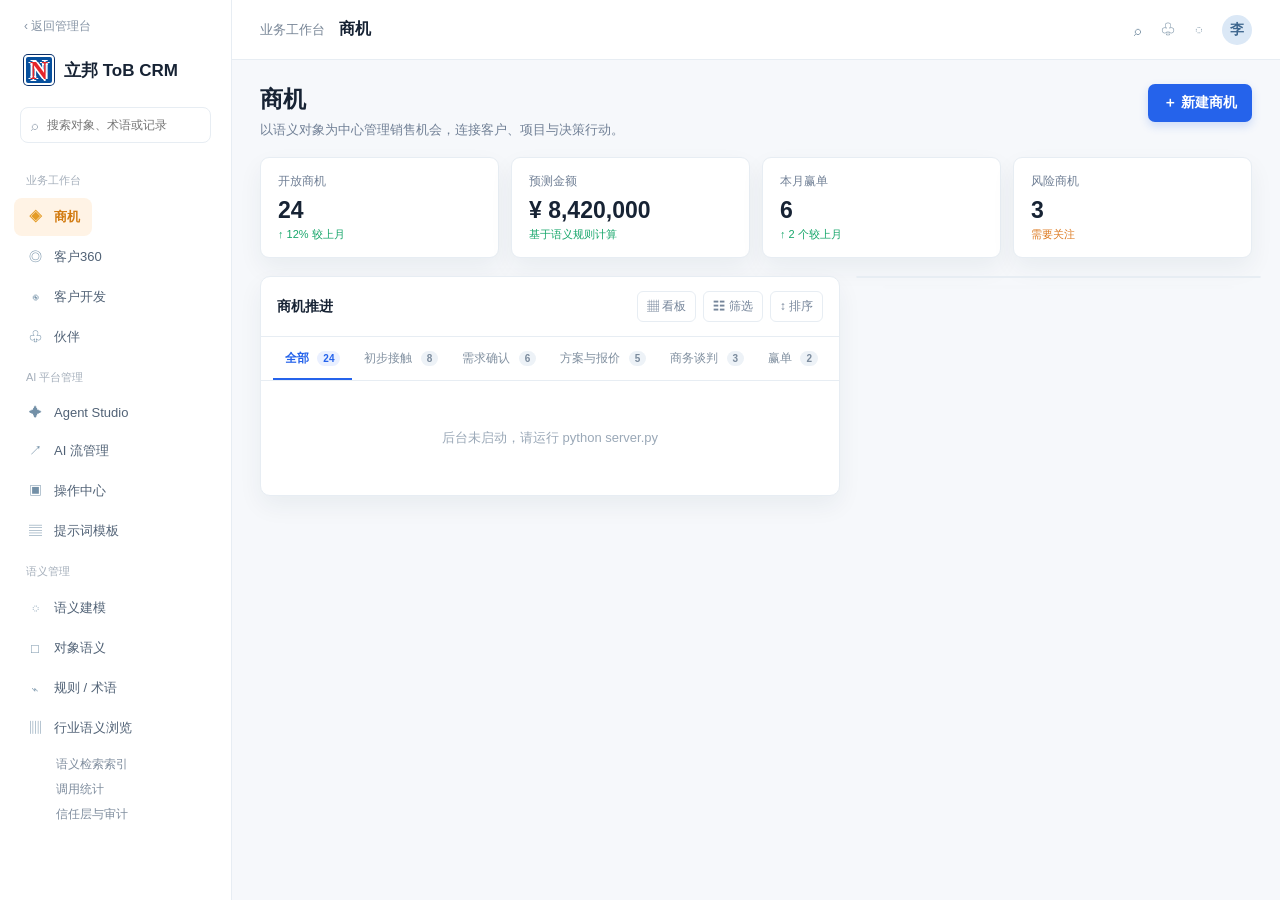
==== index.html @ 29870a8e "fix: add GitHub Pages entrypoint" ====
<!doctype html>
<html lang="zh-CN">
<head>
  <meta charset="utf-8">
  <meta name="viewport" content="width=device-width, initial-scale=1">
  <meta http-equiv="refresh" content="0;url=outputs/index.html">
  <title>立邦 ToB CRM</title>
</head>
<body>
  <p>正在打开立邦 ToB CRM…</p>
  <script>location.replace('outputs/index.html');</script>
</body>
</html>
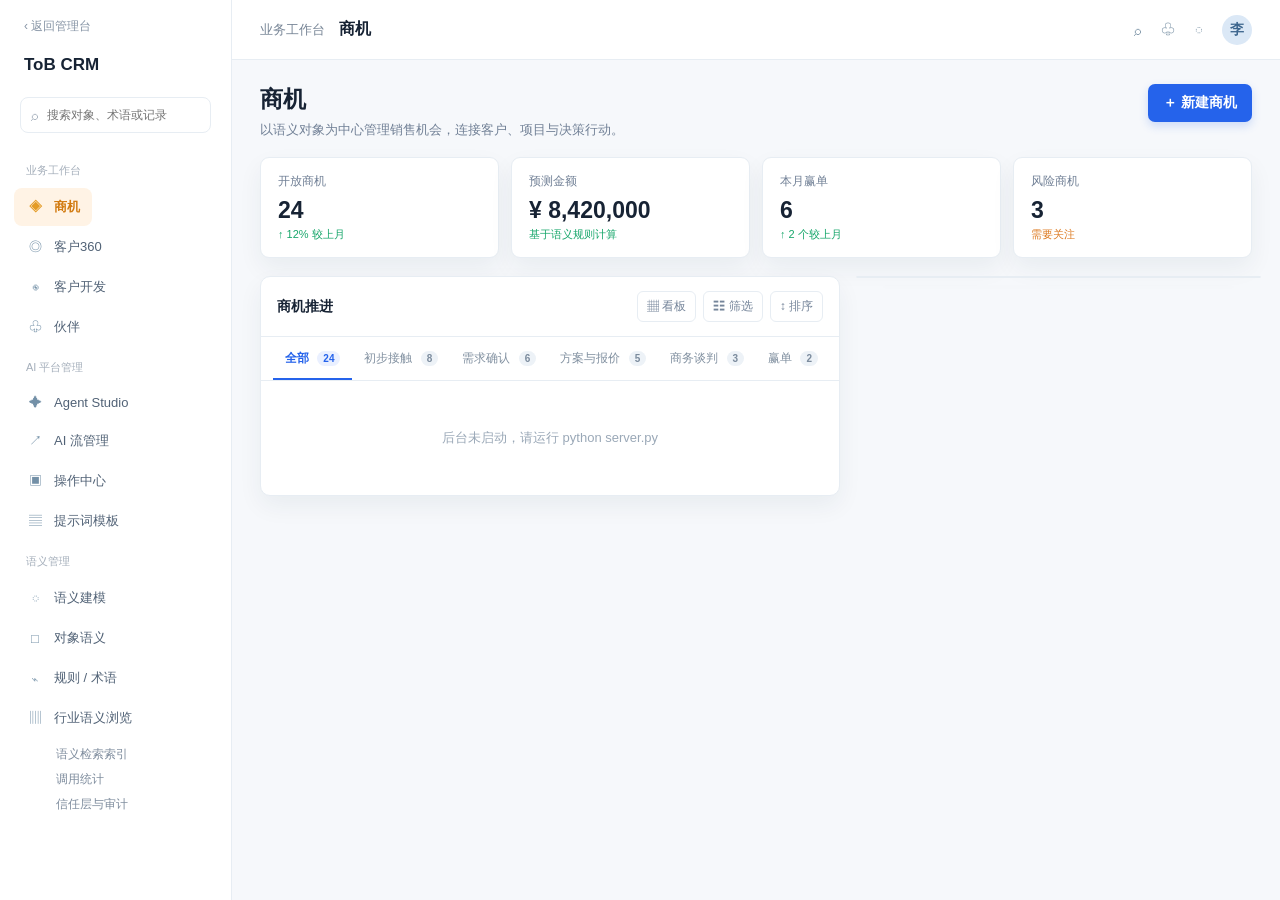
==== commit b328f882: "Remove Nippon branding from CRM UI" ====
--- a/index.html
+++ b/index.html
@@ -4,10 +4,10 @@
   <meta charset="utf-8">
   <meta name="viewport" content="width=device-width, initial-scale=1">
   <meta http-equiv="refresh" content="0;url=outputs/index.html">
-  <title>立邦 ToB CRM</title>
+  <title>ToB CRM</title>
 </head>
 <body>
-  <p>正在打开立邦 ToB CRM…</p>
+  <p>正在打开 ToB CRM…</p>
   <script>location.replace('outputs/index.html');</script>
 </body>
 </html>
